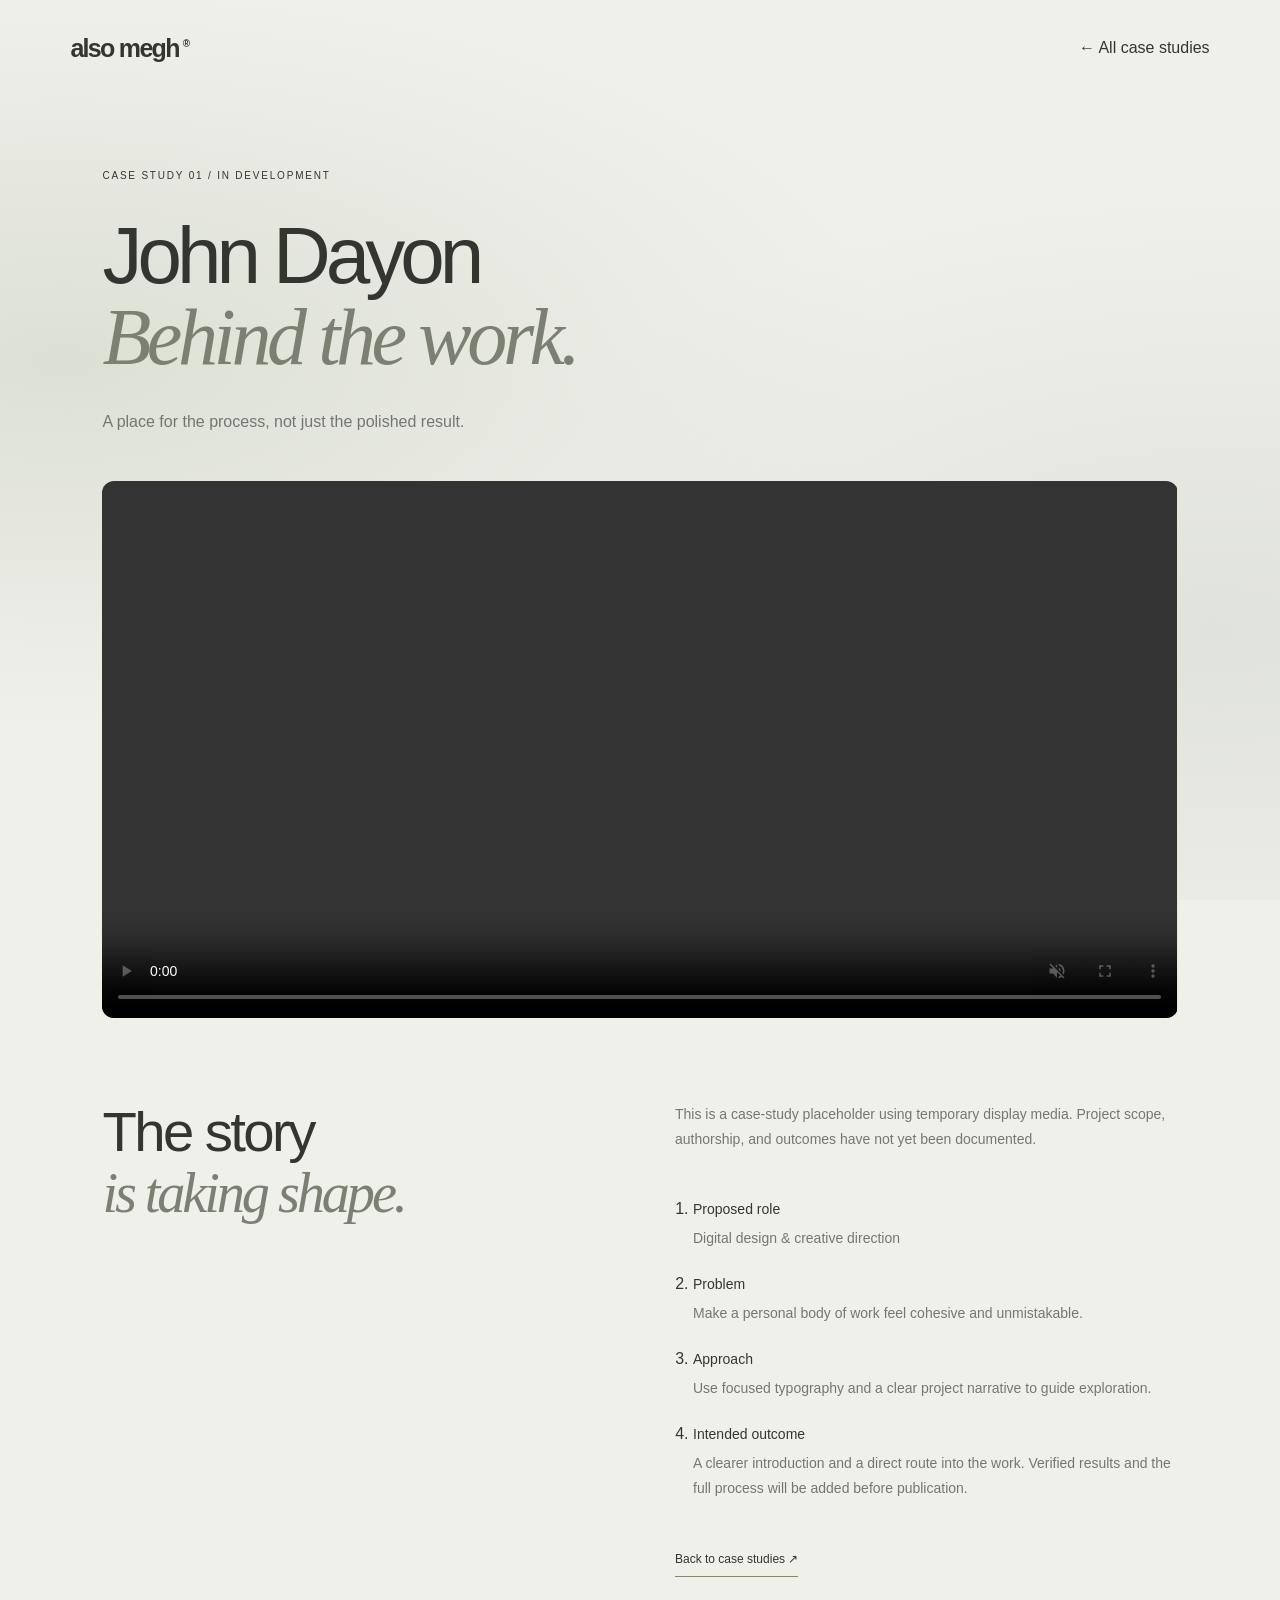
==== case-study-john-dayon.html @ 8e373846 "Build living grid portfolio" ====
<!doctype html><html lang="en"><head><meta charset="utf-8"><meta name="viewport" content="width=device-width,initial-scale=1"><title>John Dayon — Case study preview | also megh</title><link rel="icon" href="assets/favicon.svg"><link rel="stylesheet" href="detail.css"></head><body><header><a class="logo" href="index.html">also megh<span>®</span></a><a href="index.html#work">← All case studies</a></header><main class="detail section"><span class="eyebrow">CASE STUDY 01 / IN DEVELOPMENT</span><h1>John Dayon<br><em>Behind the work.</em></h1><p class="detail-lead">A place for the process, not just the polished result.</p><video controls muted playsinline preload="metadata" src="assets/john-dayon.mp4" aria-label="John Dayon project display video"></video><div class="detail-grid"><h2>The story<br><em>is taking shape.</em></h2><div><p>This is a case-study placeholder using temporary display media. Project scope, authorship, and outcomes have not yet been documented.</p><ol><li><b>Proposed role</b><p>Digital design & creative direction</p></li><li><b>Problem</b><p>Make a personal body of work feel cohesive and unmistakable.</p></li><li><b>Approach</b><p>Use focused typography and a clear project narrative to guide exploration.</p></li><li><b>Intended outcome</b><p>A clearer introduction and a direct route into the work. Verified results and the full process will be added before publication.</p></li></ol><a class="text-link" href="index.html#work">Back to case studies ↗</a></div></div></main></body></html>
---- detail.css ----
:root{--paper:#f3f2ee;--ink:#333630;--muted:#747770;--line:#d7d9d1;--accent:#69765b}*{box-sizing:border-box}html{scroll-behavior:smooth;scroll-padding-top:100px}body{margin:0;background:var(--paper);color:var(--ink);font-family:Arial,Helvetica,sans-serif;-webkit-font-smoothing:antialiased}a{color:inherit;text-decoration:none}button{font:inherit;color:inherit;cursor:pointer}a:focus-visible,button:focus-visible{outline:2px solid var(--accent);outline-offset:6px}header{height:96px;padding:0 5.5%;display:flex;align-items:center;justify-content:space-between;position:absolute;top:0;width:100%;z-index:10}header nav{display:flex;gap:33px;font-size:12px}header nav a{padding:12px 0}.logo{font-size:25px;letter-spacing:-1.7px;font-weight:600}.logo span{font-size:10px;vertical-align:top;display:inline-block;margin:4px 0 0 4px;letter-spacing:0}.contact-link{font-size:12px}.contact-link span{margin-left:23px}.nav-dot{display:inline-block;width:5px;height:5px;border-radius:50%;background:var(--accent);vertical-align:top;margin:2px 0 0 3px}.hero{height:112vh;min-height:820px;position:relative}.hero-stage{height:100vh;min-height:720px;position:sticky;top:0;overflow:hidden;display:flex;align-items:center;justify-content:center;padding-top:55px;perspective:1800px}.ambient{position:absolute;border-radius:50%;filter:blur(65px);pointer-events:none}.ambient.a{width:450px;height:450px;background:#d9dbd0;left:-140px;top:33%;opacity:.6}.ambient.b{width:360px;height:400px;background:#d5d8cf;right:-80px;top:22%;opacity:.45}.glass{border:1px solid #ffffffd9;background:linear-gradient(120deg,#ffffff70,#ffffff22);box-shadow:0 30px 75px #3f443310,inset 0 0 2px #fff;backdrop-filter:blur(15px);-webkit-backdrop-filter:blur(15px);border-radius:14px}.hero-sheet{position:relative;width:77%;max-width:1180px;padding:53px 6% 55px;min-height:440px;transform:translateY(calc(var(--progress,0) * -32px)) scale(calc(1 - var(--progress,0) * .055));opacity:calc(1 - var(--progress,0) * .35);will-change:transform}.eyebrow{font-size:10px;font-weight:500;letter-spacing:1.8px;line-height:1.7}.dot{display:inline-block;width:6px;height:6px;border-radius:50%;background:#89937b;margin-right:9px}.ghost{position:absolute;width:74%;height:450px;pointer-events:none}.ghost-one{transform:translate(28px,-34px) rotate(3deg);opacity:.6}.ghost-two{transform:translate(-25px,29px) rotate(-3deg);opacity:.65}h1,h2,h3,p{margin:0}h1{font-size:clamp(56px,6.7vw,104px);font-weight:400;letter-spacing:-5px;line-height:1.01;margin:32px 0 35px}em{font-family:Georgia,'Times New Roman',serif;font-weight:400;color:#7b8172;letter-spacing:-.055em}.hero-bottom{display:flex;align-items:center;justify-content:space-between;gap:24px}.hero-bottom p{font-size:13px;line-height:1.8;color:var(--muted)}.round-link{display:flex;align-items:center;gap:22px;font-size:11px}.round-link b{width:40px;height:40px;display:grid;place-items:center;border:1px solid #bdc2b5;border-radius:50%;font-size:17px;font-weight:400;transition:transform .3s}.round-link:hover b{transform:translateY(4px)}.sheet-index{position:absolute;right:22px;top:23px;font-size:8px;letter-spacing:1.5px;color:#8d9088}.floating-note{position:absolute;right:5%;bottom:18%;width:145px;padding:20px;font-family:Georgia,serif;font-style:italic;font-size:19px;line-height:1.2;transform:rotate(7deg);box-shadow:0 15px 30px #3f443312}.tiny-cross{display:block;font:14px Arial;margin-bottom:19px;color:#939c87}.note-line{display:block;width:40px;height:1px;background:#bdc2b5;margin-top:19px}.hero-caption{position:absolute;bottom:32px;left:5.5%;right:5.5%;display:flex;justify-content:space-between;font-size:8px;letter-spacing:1.6px;color:var(--muted)}.down{margin-left:20px}.section{padding:95px 8%;scroll-margin-top:0}.section-top{display:flex;align-items:center;justify-content:space-between;margin-bottom:36px}.small{font-size:12px;color:var(--muted)}h2{font-weight:400;font-size:clamp(42px,4.4vw,68px);line-height:1.08;letter-spacing:-2.6px}h2 sup{font:10px Arial;vertical-align:top;letter-spacing:0;margin:10px 0 0 13px;display:inline-block;color:var(--muted)}.projects{display:grid;grid-template-columns:1fr 1fr;gap:5%;margin-top:50px}.project.second{margin-top:100px}.media-wrap{position:relative;aspect-ratio:1.3;background:#e4e5df;padding:28px;border:1px solid #fff;border-radius:10px;overflow:hidden;box-shadow:0 15px 40px #3336300b}.media-wrap video{width:100%;height:100%;object-fit:contain;position:relative;z-index:1}.media-fallback{position:absolute;inset:0;display:flex;flex-direction:column;align-items:center;justify-content:center;font-family:Georgia,serif;font-size:36px;color:#697060}.media-fallback span{font:8px Arial;letter-spacing:2px;margin-top:15px}.media-wrap.loaded .media-fallback{display:none}.media-label{position:absolute;top:12px;left:16px;font-size:7px;letter-spacing:1.5px;color:#686e61;z-index:2}.play-toggle{position:absolute;bottom:12px;right:12px;border:1px solid #ffffffd0;background:#f4f4eef0;backdrop-filter:blur(10px);padding:8px 12px;border-radius:25px;font-size:9px;z-index:2}.project-title{display:flex;justify-content:space-between;align-items:center;margin-top:24px}.project-title h3{font-size:22px;font-weight:400;letter-spacing:-.7px}.project-title p{font-size:12px;color:var(--muted);margin-top:8px}.project-title>span{font-size:25px;transition:transform .3s}.project-title:hover>span{transform:translate(3px,-3px)}.tags{display:flex;gap:15px;border-top:1px solid var(--line);margin-top:22px;padding-top:14px;font-size:8px;letter-spacing:1.2px;color:var(--muted)}.tags span:last-child{margin-left:auto}.studies{background:#e9ebe4;margin-top:60px;padding-top:70px;padding-bottom:60px;border-top:1px solid #dde0d5}.pill{border:1px solid #b8c0aa;border-radius:30px;font-size:8px;letter-spacing:1.3px;padding:9px 13px}.study-intro{display:flex;justify-content:space-between;align-items:flex-end;padding:25px 0 65px}.study-intro>p{font-size:13px;line-height:1.8;color:#717768}.study-row{display:grid;grid-template-columns:110px 1fr;gap:25px;border-top:1px solid #bcc4b3;padding:40px 0 45px;position:relative}.study-number{font-family:Georgia,serif;font-size:44px;color:#7a866c;font-style:italic}.study-number span{display:block;font:7px Arial;letter-spacing:1px;margin-top:9px}.study-main h3{font-size:32px;font-weight:400;letter-spacing:-1px;margin-top:14px}.role{font-size:11px;color:var(--muted);margin-top:12px}.study-points{display:grid;grid-template-columns:repeat(3,1fr);gap:35px;margin:35px 0 28px}.study-points span{font-size:8px;letter-spacing:1px;color:#717d65}.study-points p{font-size:12px;line-height:1.8;margin-top:12px;max-width:230px}.text-link{display:inline-flex;align-items:center;gap:32px;font-size:12px;padding-bottom:10px;border-bottom:1px solid #7e8b6e}.draft-label{position:absolute;right:0;top:44px;font-size:7px;letter-spacing:1px;color:#737c68}.study-disclaimer{font-size:10px;color:#717768;border-top:1px solid #c9cebf;padding-top:22px;line-height:1.7}.about{display:grid;grid-template-columns:1fr 2fr;padding-top:125px;padding-bottom:125px}.about h2{font-size:48px}.about p{max-width:465px;font-size:14px;line-height:1.9;color:var(--muted);margin:30px 0}.capabilities{display:flex;gap:10px;flex-wrap:wrap}.capabilities span{font-size:9px;padding:9px 13px;border:1px solid var(--line);border-radius:30px}.contact{background:#e8e9e2;text-align:center;padding-top:80px;padding-bottom:25px}.contact h2{margin:30px 0}.contact-button{border:1px solid #b8c0ab;border-radius:30px;background:transparent;padding:16px 25px;font-size:12px}.contact-button span{margin-left:30px}#contact-note{font-size:12px;margin-top:20px}footer{display:flex;justify-content:space-between;align-items:center;border-top:1px solid #cbd0c1;margin-top:85px;padding-top:25px;font-size:10px;color:var(--muted)}.motion-toggle{position:fixed;bottom:14px;left:16px;z-index:20;font-size:8px;letter-spacing:.5px;background:#f5f5efdb;border:1px solid #d4d8cc;border-radius:20px;padding:7px 10px}.skip{position:fixed;left:16px;top:-100px;z-index:100;background:white;padding:15px}.skip:focus{top:10px}.detail{padding-top:165px}.detail h1{font-size:80px}.detail-lead{color:var(--muted);margin:25px 0 50px}.detail>video{width:100%;max-height:650px;background:#e4e5df;border-radius:12px}.detail-grid{display:grid;grid-template-columns:1fr 1fr;gap:70px;margin:80px 0}.detail-grid p{font-size:14px;line-height:1.8;color:var(--muted)}.detail-grid ol{padding-left:18px;margin:35px 0}.detail-grid li{padding:12px 0}.detail-grid b{font-size:14px;font-weight:500}.detail-grid li p{margin-top:8px}html.motion-off{scroll-behavior:auto}.motion-off .hero-sheet{transform:none;opacity:1;will-change:auto}@media(min-width:1600px){.hero-sheet{padding-left:90px;padding-right:90px}}@media(max-width:800px){header{height:80px;padding:0 6%}.logo{font-size:23px}header nav{gap:20px;font-size:11px}.contact-link{display:none}.hero{height:98svh;min-height:690px}.hero-stage{height:95svh;min-height:670px;padding-top:30px}.hero-sheet{width:86%;padding:43px 7% 55px;min-height:420px}h1{font-size:68px;letter-spacing:-3.5px}.ghost{width:83%;height:430px}.hero-bottom{align-items:flex-start;flex-direction:column;gap:24px}.hero-bottom p{font-size:12px}.floating-note{width:104px;font-size:16px;right:4%;bottom:10%;padding:15px}.tiny-cross{margin-bottom:12px}.hero-caption{bottom:18px;font-size:6px}.hero-caption>span:first-child{max-width:110px;line-height:1.8}.sheet-index{font-size:6px;top:17px}.eyebrow{font-size:8px;letter-spacing:1.3px}.section{padding:65px 7%}.section-top{gap:20px}.small{font-size:10px;max-width:120px;text-align:right}.projects{gap:28px}.media-wrap{padding:15px;aspect-ratio:1}.project.second{margin-top:65px}.project-title h3{font-size:19px}.project-title p{font-size:11px;line-height:1.6}.tags{gap:8px;font-size:6px;letter-spacing:.7px}.study-intro{display:block;padding-bottom:40px}.study-intro>p{margin-top:24px}.study-row{grid-template-columns:50px 1fr;gap:15px}.study-number{font-size:34px}.study-number span{font-size:6px}.draft-label{position:static;grid-column:2}.study-main h3{font-size:28px}.study-points{gap:20px;grid-template-columns:1fr;margin:25px 0}.study-points p{max-width:100%;margin-top:6px}.about{grid-template-columns:1fr;gap:28px}.about h2{font-size:40px}.detail h1{font-size:56px}.detail{padding-top:135px}.detail-grid{grid-template-columns:1fr;gap:30px;margin-top:50px}}@media(max-width:480px){h1{font-size:53px}.hero-sheet{padding-top:48px}.hero-sheet .eyebrow{font-size:7px;letter-spacing:1px}.projects{grid-template-columns:1fr;gap:45px}.project.second{margin-top:0}.media-wrap{aspect-ratio:1.25}.pill{font-size:6px;padding:7px 9px}.study-intro h2{font-size:44px}.contact h2{font-size:45px}footer .logo{font-size:21px}footer{gap:10px;font-size:8px}}@media(prefers-reduced-motion:reduce){html{scroll-behavior:auto}.hero-sheet{transform:none;opacity:1;will-change:auto}*{transition:none!important}}

/* Glass as the navigation language: pinned sheets yield to the next layer. */
body{background:radial-gradient(ellipse at 5% 40%,#dce0d4 0,transparent 48%),radial-gradient(ellipse at 95% 70%,#e0e2dc 0,transparent 48%),#f0f0eb;background-attachment:fixed}header{position:absolute}.hero-caption{bottom:42px}.floating-note{display:none}.glass{border-radius:4px;background:linear-gradient(115deg,#ffffff96,#ffffff30 65%,#e8ebe044);box-shadow:0 45px 100px #3b43341c,inset 0 0 0 1px #ffffff80}.hero-sheet{width:84%;max-width:1400px;padding:65px 7%;min-height:490px}.hero-sheet h1{font-size:clamp(58px,7.7vw,116px);line-height:1.02}.ghost-one{transform:translate(26px,-30px) rotate(1.5deg);width:81%;height:490px}.ghost-two{transform:translate(-22px,28px) rotate(-1.5deg);width:81%;height:490px}.hero-sheet,.motion-off .hero-sheet{transform:none;opacity:1}.sheet-index{right:26px;top:27px}.hero-stage{padding-top:10px}.deck-track{position:relative}.deck-indicator{display:none}.deck-on .deck-track{height:calc(var(--sheet-height, 86vh) + 100vh);margin-bottom:-70vh;isolation:isolate}.deck-on .hero.deck-track{height:200vh;min-height:0}.deck-on .deck-panel{position:sticky;top:var(--pin-top,7.5vh);transform-origin:50% 20%;transform:translate3d(0,calc(var(--retreat,0) * -36px + var(--arrival,0) * 35px),0) scale(calc(1 - var(--retreat,0) * .16 - var(--arrival,0) * .04));filter:blur(calc(var(--retreat,0) * 8px));opacity:calc(1 - var(--retreat,0) * .84);will-change:transform,filter,opacity;backface-visibility:hidden}.deck-on .hero-stage{height:100vh;min-height:0;top:0;overflow:visible}.deck-on .section.deck-panel{width:90%;margin:0 auto;padding:40px 4.5%;border:1px solid #ffffffed;border-radius:6px;background:linear-gradient(125deg,#fffffff2,#f3f4edf0);box-shadow:0 28px 90px #3b433421,inset 0 0 0 1px #fff;backdrop-filter:blur(24px);-webkit-backdrop-filter:blur(24px)}.deck-on .work{min-height:78vh}.deck-on .projects{margin-top:28px;gap:5%}.deck-on .project.second{margin-top:0}.deck-on .media-wrap{aspect-ratio:1.75;padding:18px;background:#dfe3d9;border-radius:3px}.deck-on .section-top{margin-bottom:25px}.deck-on .project-title{margin-top:18px}.deck-on .project-title h3{font-size:22px}.deck-on .studies{min-height:79vh;background:linear-gradient(125deg,#eef1e8f7,#e1e7d9ee)}.deck-on .study-intro{padding:0 0 28px}.deck-on .study-intro h2{font-size:clamp(42px,4.3vw,65px)}.deck-on .study-row{padding:24px 0 10px;grid-template-columns:90px 1fr}.deck-on .study-main h3{font-size:30px}.deck-on .study-points{margin:23px 0;gap:25px}.deck-on .study-points p{max-width:100%}.deck-on .draft-label{top:27px}.deck-on .study-continuation{display:flex;flex-direction:column;justify-content:space-between}.deck-on .study-continuation .study-main h3{font-size:clamp(38px,5vw,72px);max-width:650px}.deck-on .study-continuation .study-points{margin:40px 0}.deck-on .study-continuation .study-row{flex:1;padding-top:45px}.deck-on .about{min-height:75vh;align-content:center;grid-template-columns:1fr 2fr;gap:25px}.deck-on .contact{position:relative;margin-top:30vh;z-index:2;background:#e8ebe2;box-shadow:0 -25px 80px #3b433411}.deck-on .deck-indicator{position:fixed;z-index:30;bottom:23px;right:5%;display:flex;align-items:center;gap:13px;font-size:9px;letter-spacing:1px;color:#737c68}.deck-rule{width:55px;height:1px;background:#9ca78e}.deck-label{margin-left:18px;min-width:105px}.motion-toggle{bottom:20px;left:5%;padding:9px 13px;font-size:9px;background:#f4f5eff2}.motion-off .study-continuation{margin-top:0;padding-top:20px}.motion-off .hero{height:100vh}.motion-off .deck-panel{pointer-events:auto!important}.deck-on .hero-caption{display:none}@media(max-width:800px){.hero-sheet{min-height:0;padding:48px 7%}.hero-sheet h1{font-size:clamp(50px,8.5vw,72px);letter-spacing:-3px}.ghost-one,.ghost-two{height:460px}.deck-on .section.deck-panel{width:92%;padding:30px 6%}.deck-on .projects{grid-template-columns:1fr;gap:28px}.deck-on .project-title p{font-size:11px}.deck-on .media-wrap{aspect-ratio:1.9;padding:14px}.deck-on .tags{margin-top:12px;padding-top:9px}.deck-on .study-intro>p{font-size:12px;margin-top:18px}.deck-on .study-row{grid-template-columns:37px 1fr;gap:12px}.deck-on .study-main h3{font-size:26px}.deck-on .study-points{grid-template-columns:1fr;gap:15px}.deck-on .draft-label{position:static}.deck-on .study-continuation .study-main h3{font-size:40px}.deck-on .about{grid-template-columns:1fr}.deck-label{display:none}.deck-rule{width:28px}.deck-on .deck-indicator{right:5%;bottom:27px}.hero-sheet .sheet-index{font-size:6px}.deck-on .study-intro h2{font-size:41px}.hero-stage{min-height:600px}.hero-sheet .eyebrow{font-size:7px}.hero-bottom{gap:30px}.hero-sheet h1{margin:35px 0}.hero-sheet{padding-bottom:40px}}@media(prefers-reduced-motion:reduce){html.deck-on{scroll-behavior:smooth}}

/* Clip decorative depth outside the viewport without creating a scroll container. */
body{overflow-x:clip}

.deck-on .ambient.b{right:0;max-width:55vw}.deck-on .ambient.a{left:0;max-width:55vw}
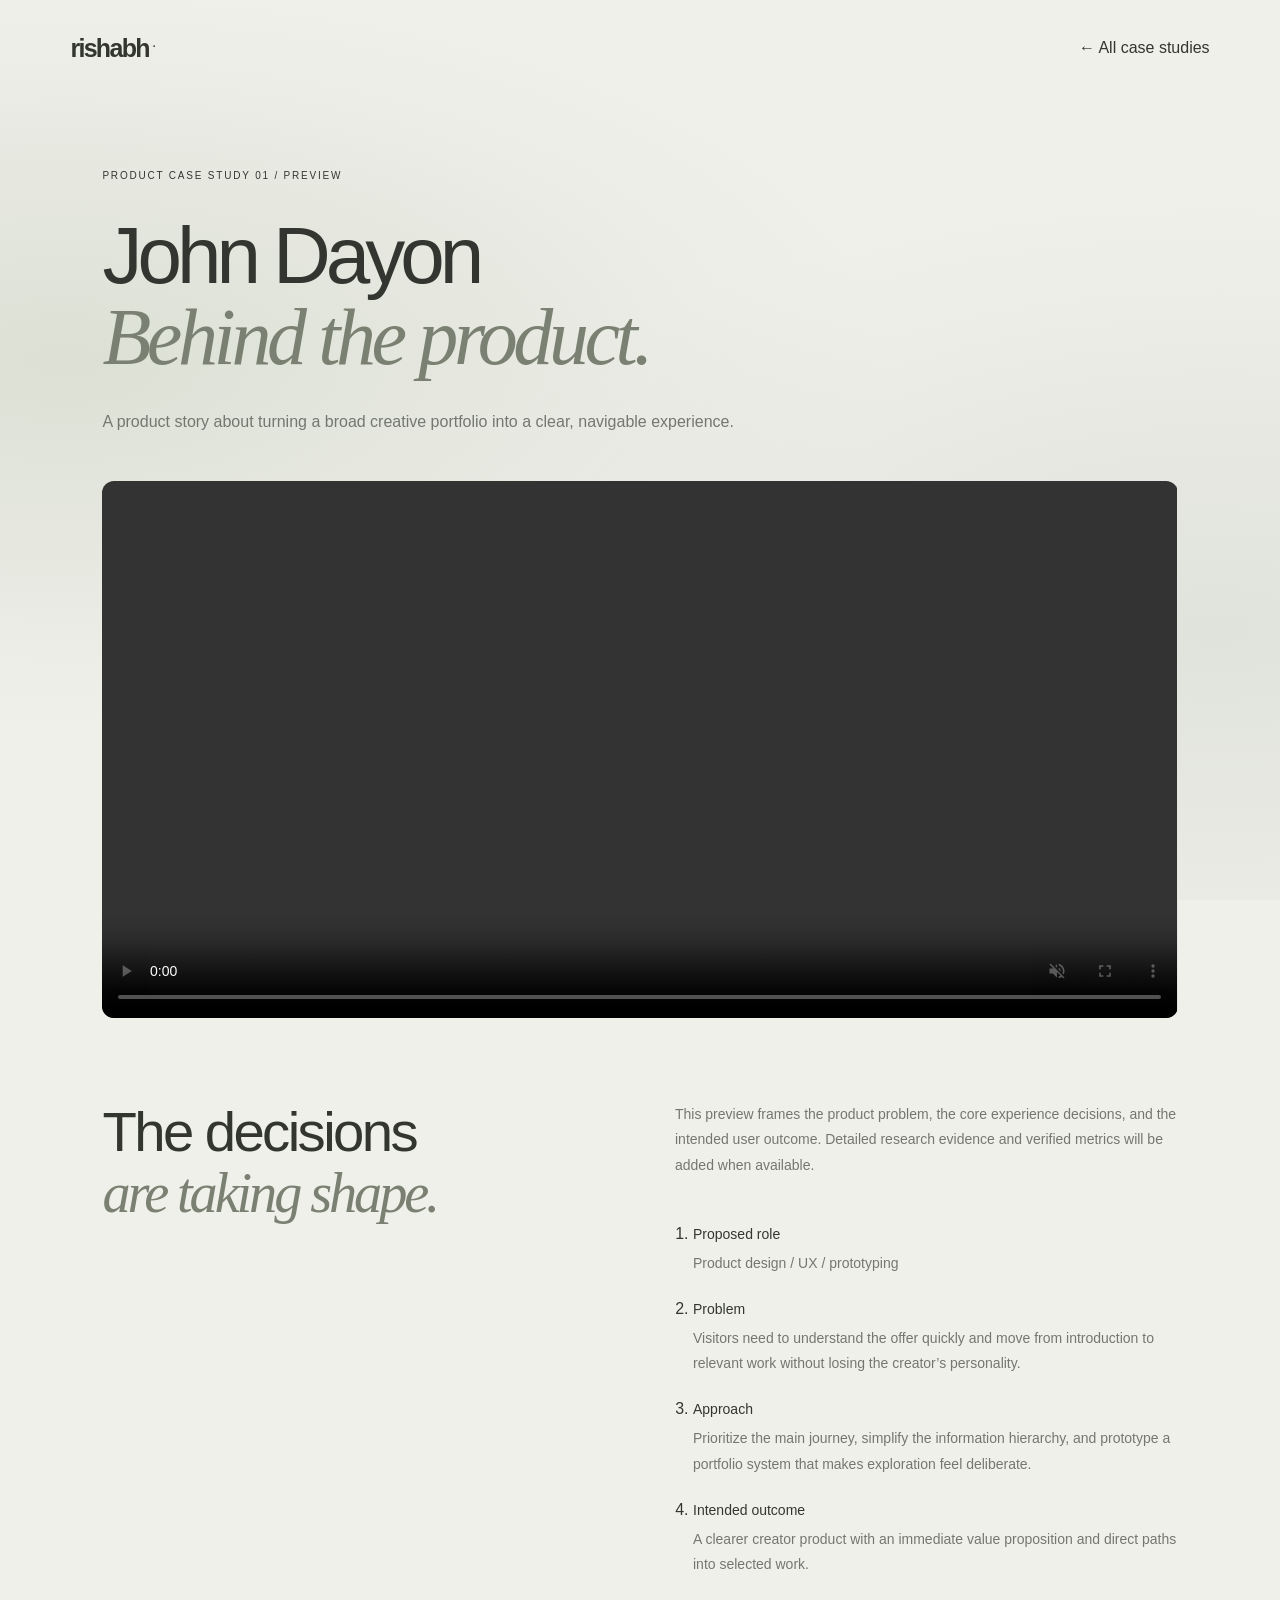
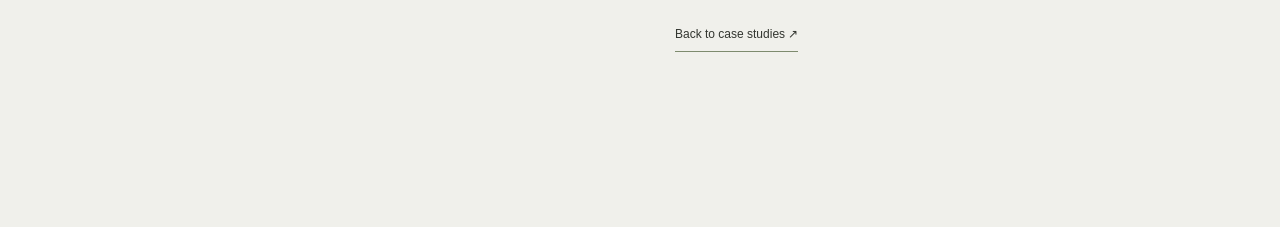
==== commit 1d258801: "Reframe portfolio for product design" ====
--- a/case-study-john-dayon.html
+++ b/case-study-john-dayon.html
@@ -1 +1 @@
-<!doctype html><html lang="en"><head><meta charset="utf-8"><meta name="viewport" content="width=device-width,initial-scale=1"><title>John Dayon — Case study preview | also megh</title><link rel="icon" href="assets/favicon.svg"><link rel="stylesheet" href="detail.css"></head><body><header><a class="logo" href="index.html">also megh<span>®</span></a><a href="index.html#work">← All case studies</a></header><main class="detail section"><span class="eyebrow">CASE STUDY 01 / IN DEVELOPMENT</span><h1>John Dayon<br><em>Behind the work.</em></h1><p class="detail-lead">A place for the process, not just the polished result.</p><video controls muted playsinline preload="metadata" src="assets/john-dayon.mp4" aria-label="John Dayon project display video"></video><div class="detail-grid"><h2>The story<br><em>is taking shape.</em></h2><div><p>This is a case-study placeholder using temporary display media. Project scope, authorship, and outcomes have not yet been documented.</p><ol><li><b>Proposed role</b><p>Digital design & creative direction</p></li><li><b>Problem</b><p>Make a personal body of work feel cohesive and unmistakable.</p></li><li><b>Approach</b><p>Use focused typography and a clear project narrative to guide exploration.</p></li><li><b>Intended outcome</b><p>A clearer introduction and a direct route into the work. Verified results and the full process will be added before publication.</p></li></ol><a class="text-link" href="index.html#work">Back to case studies ↗</a></div></div></main></body></html>+<!doctype html><html lang="en"><head><meta charset="utf-8"><meta name="viewport" content="width=device-width,initial-scale=1"><meta name="description" content="John Dayon product design case study preview by Rishabh Raj."><title>John Dayon — Product design case study | Rishabh Raj</title><link rel="icon" href="assets/favicon.svg"><link rel="stylesheet" href="detail.css"></head><body><header><a class="logo" href="index.html">rishabh<span>.</span></a><a href="index.html#work">← All case studies</a></header><main class="detail section"><span class="eyebrow">PRODUCT CASE STUDY 01 / PREVIEW</span><h1>John Dayon<br><em>Behind the product.</em></h1><p class="detail-lead">A product story about turning a broad creative portfolio into a clear, navigable experience.</p><video controls muted playsinline preload="metadata" src="assets/john-dayon.mp4" aria-label="John Dayon product experience preview"></video><div class="detail-grid"><h2>The decisions<br><em>are taking shape.</em></h2><div><p>This preview frames the product problem, the core experience decisions, and the intended user outcome. Detailed research evidence and verified metrics will be added when available.</p><ol><li><b>Proposed role</b><p>Product design / UX / prototyping</p></li><li><b>Problem</b><p>Visitors need to understand the offer quickly and move from introduction to relevant work without losing the creator’s personality.</p></li><li><b>Approach</b><p>Prioritize the main journey, simplify the information hierarchy, and prototype a portfolio system that makes exploration feel deliberate.</p></li><li><b>Intended outcome</b><p>A clearer creator product with an immediate value proposition and direct paths into selected work.</p></li></ol><a class="text-link" href="index.html#work">Back to case studies ↗</a></div></div></main></body></html>
